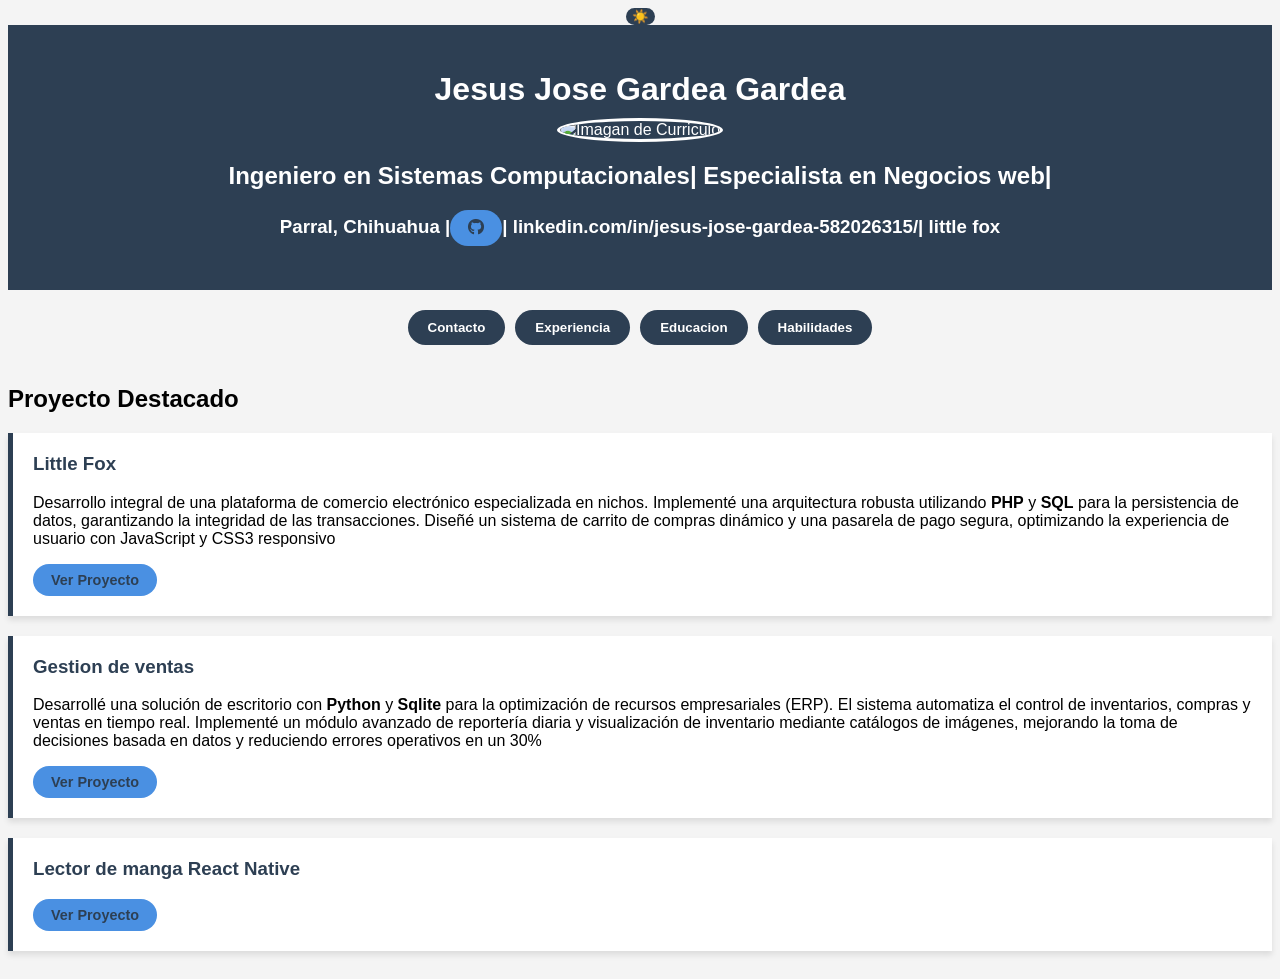
==== Cv.html @ 9add11ca "Curso de php" ====
<!DOCTYPE html>
<html lang="en">
<head>
    <meta charset="UTF-8">
    <meta name="viewport" content="width=device-width, initial-scale=1.0">
    <title>Curriculum Vitae-Jesus jose Gardea Gardea</title>
    <link rel="stylesheet" href="CSS/Styles.css">
    <link rel="stylesheet" href="https://cdnjs.cloudflare.com/ajax/libs/font-awesome/6.0.0/css/all.min.css">
    <meta name="description" content="Portafolio profesional de Jesus Jose Gardea, especialista en soluciones web escalables y arquitectura PYTO.">
</head>
<body>
    <button id="boton">☀️</button>
    <header>
        <h1>
            Jesus Jose Gardea Gardea
        </h1>
        <img src="fIMG/uuu.jpg" alt="Imagan de Curriculo">
        <h2>Ingeniero en Sistemas Computacionales| Especialista en Negocios web|</h2>
        <h3>Parral, Chihuahua |<a href="https://github.com/jesusjoseg"><i class="fab fa-github"></i></a>|  linkedin.com/in/jesus-jose-gardea-582026315/|   little fox </h3>
    </header>
    <nav class="menuNavigation">
        <button onclick="mostra('Contacto')" >
            Contacto
        </button>
        <button onclick="mostra('Expleriencia')">
            Experiencia
        </button>
        <button onclick="mostra('Educacion')">
            Educacion
        </button>
        <button onclick="mostra('Habilidades')">
            Habilidades
        </button>
    </nav>
    <main>
        <section id="Contacto">
            <h2>Contacto</h2>
            <p>
                <strong>Telefono: </strong>
                <a href="tel:+52 627 108 5679">Aqui</a>
            </p>
            <p>
                <strong>Correo: </strong>
                <a href="mailto:jesusjosegardea@gmail.com">Aqui</a>

            </p>
            <p> 
                <i class="fab fa-github"></i><strong>github: </strong>
                <a href="https://github.com/jesusjoseg">Aqui</a>
            </p>
            <p>
                <strong>Linkendl: </strong>
                <a href="https://www.linkedin.com/in/jesus-jose-gardea-582026315/">Aqui</a>
            </p>
        </section>
        <section id="Expleriencia">
            <h2>
                Proyecto Destacado
            </h2>
            <div class="proyectoDestacado">
                <h3>Little Fox</h3>
                <p>
                    Desarrollo integral de una plataforma de comercio electrónico especializada en nichos. Implementé una arquitectura robusta utilizando <strong>PHP</strong>  y <strong> SQL</strong>  para la persistencia de datos, garantizando la integridad de las transacciones. Diseñé un sistema de carrito de compras dinámico y una pasarela de pago segura, optimizando la experiencia de usuario con JavaScript y CSS3 responsivo
                </p>
                <a href="https://littlefox.free.nf/?i=1" target="_blank">Ver Proyecto</a>
            </div>
            <div class="proyectoDestacado">
                <h3>Gestion de ventas</h3>
                <p>
                    Desarrollé una solución de escritorio  con <strong>Python</strong>  y <strong> Sqlite</strong>  para la optimización de recursos empresariales (ERP). El sistema automatiza el control de inventarios, compras y ventas en tiempo real. Implementé un módulo avanzado de reportería diaria y visualización de inventario mediante catálogos de imágenes, mejorando la toma de decisiones basada en datos y reduciendo errores operativos en un 30%
                </p>
                <a href="https://github.com/jesusjoseg/Pyto" target="_blank">Ver Proyecto</a>
            </div>
            <div class="proyectoDestacado">
                <h3>Lector de manga <strong>React Native</strong></h3>
                <p>

                </p>
                <a href="https://github.com/jesusjoseg/mi-manga-app" target="_blank">Ver Proyecto</a>
            </div>
        </section>
        <section id="Educacion">
            <h2>
                Educacion
            </h2>
            <ul>
                <li>
                    <p>
                        Egresado Ing. Sistemas Computacionales Especialidad en Negocios Web--Instituto Tecnologico de parral 2019-2025
                    </p>
                </li>
                <li>
                    <p>
                        Ing. Gestion Empresarial--Instituto Tecnologico de parral 2015-2019
                    </p>
                    <p>
                        No culminado por cambio de carrera
                    </p>
                </li>
                <li>
                    <p>
                        Cobaed(Colegio de bachillerato estado de durango) Plantel 07 2012-2015 -- tecnico de recursos humanos
                    </p>
                </li>
                <h2>Cursos: </h2>
                <li>
                    <p>
                        <i class="fas fa-certificate"></i> a HTML -- SOLOLEARN
                    </p>
                    <a href="https://www.sololearn.com/certificates/CC-GE3GJJSO" target="_blank">Ver Certificado</a>
                </li>
                <li>
                    <P>
                        <i class="fas fa-certificate"></i>Introducion a css -- SOLOLEARN
                    </P>
                    <a href="https://www.sololearn.com/certificates/CC-5VIOW8DZ" target="_blank">Ver Certificado</a>
                </li>
                <li>
                    <p>
                        <i class="fas fa-certificate"></i> PHP -- SOLOLEARN
                    </p>
                    <a href="https://www.sololearn.com/certificates/CT-PYZPQTWR" target="_blank">Ver Certificado</a>
                </li>

            </ul>
        </section>
        <section id="Habilidades">
            <h2>
                Habilidades
            </h2>
            <ul>
                <li>Html 5 y css3</li>
                <li>Javascript, python, c#</li>
                <li>Sql</li>
                <li></li>
            </ul>
        </section>
    </main>
    <footer>


    </footer>
    <script src="JS/Scrit.js"></script>
</body>
</html>
---- CSS/Styles.css ----
h1{
color: #ffffff;
margin-bottom: 10px;
}
body{
    color:black;
    display: flex;
    align-items: center;
    font-family: Arial, Helvetica, sans-serif;
    background-color: #f4f4f4;
    flex-direction: column;
    align-items: center;
    transition: background .3s ease, color .3s ease;
}
header{
    width: 100%;
    text-align: center;
    background-color: #2d3f53;
    color: white;
    padding: 25px 0;
}
img{
    border-radius: 50%;
    object-fit: cover;
    border: 3px solid white;
    height: 149px;
    width: 149px;
}
body.darktheme{
    background-color: #1a1a1a;
    color:#ffffff;
}
body.darktheme header{
    background-color: #111;
}
.proyectoDestacado{
    background:white;
    margin-bottom: 20px;
    padding: 20px;
    box-shadow: 0 4px 6px rgba(0, 0, 0, 0.1);
    border-left: 5px solid #2d3f53;
}
.proyectoDestacado:hover{
    transform: translateY(-5px);
    
}
.proyectoDestacado h3{
    margin-top: 0;
    color: #2d3f53;
}
.menuNavigation{
    margin: 20px;
    display: flex;
    gap: 10px;
}
.menuNavigation button{
    padding: 10px 20px ;
    border: none;
    border-radius: 20px;
    background-color: #2d3f53;
    color: white;
    cursor: pointer;
    font-weight: bold;
    transition: .3s;
}
#boton{
    border: none;
    border-radius: 20px;
    background-color: #2d3f53;
}
.menuNavigation button:hover{
    background-color: #4a90e2;
    transform: scale(.95);
}
a{
    display:inline-block;
    padding:8px 18px;
    border: none;
    border-radius: 20px;
    background-color: #4a90e2;
    color: #2d3f53;
    text-decoration: none;
    font-weight: bold;
    font-size: .9em;
    transition: background-color 0.3s ease, transform 0.2s ease;
}
a:hover{
    background-color: #357abd;
    transform: translateY(-2px);
    color: #ffffff;
}
body.darktheme .proyectoDestacado{
    background-color: #2b2a31;
    color: #b8a4a4;
}
body.darktheme .proyectoDestacado h3{
    color: #b7a5e7;
}
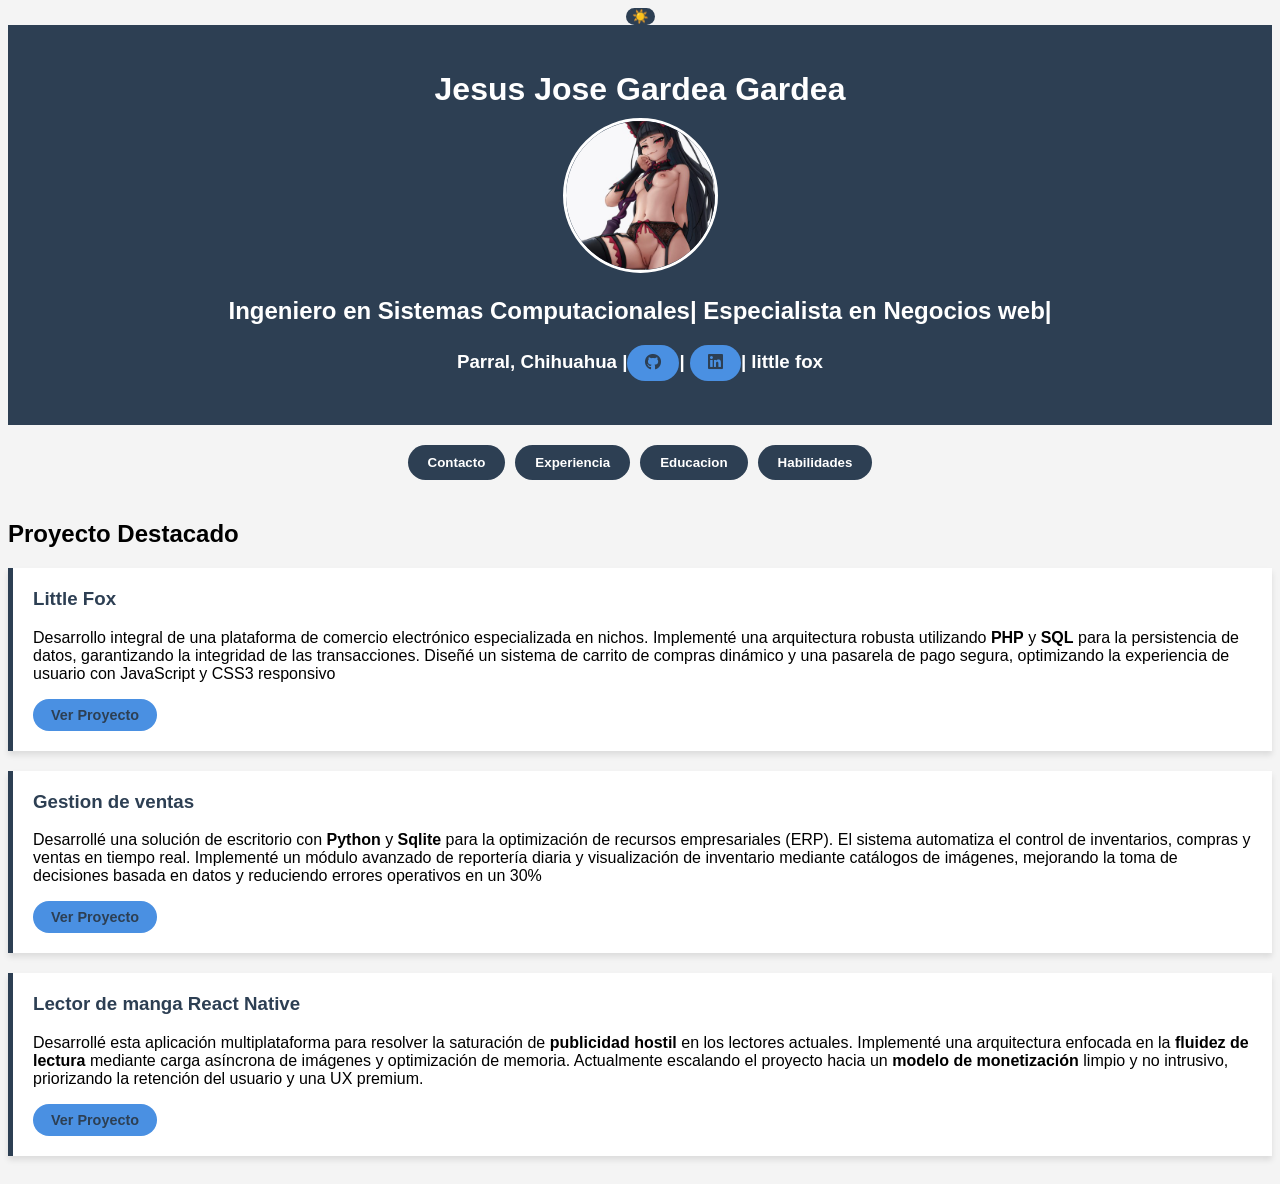
==== commit 530b71e4: "habilidades" ====
--- a/Cv.html
+++ b/Cv.html
@@ -14,9 +14,9 @@
         <h1>
             Jesus Jose Gardea Gardea
         </h1>
-        <img src="fIMG/uuu.jpg" alt="Imagan de Curriculo">
+        <img src="IMG/uuu.jpg" alt="Imagan de Curriculo">
         <h2>Ingeniero en Sistemas Computacionales| Especialista en Negocios web|</h2>
-        <h3>Parral, Chihuahua |<a href="https://github.com/jesusjoseg"><i class="fab fa-github"></i></a>|  linkedin.com/in/jesus-jose-gardea-582026315/|   little fox </h3>
+        <h3>Parral, Chihuahua |<a href="https://github.com/jesusjoseg"><i class="fab fa-github"></i></a>| <a href="linkedin.com/in/jesus-jose-gardea-582026315/"><i class="fab fa-linkedin"></i></a>|   little fox </h3>
     </header>
     <nav class="menuNavigation">
         <button onclick="mostra('Contacto')" >
@@ -74,7 +74,7 @@
             <div class="proyectoDestacado">
                 <h3>Lector de manga <strong>React Native</strong></h3>
                 <p>
-
+                    Desarrollé esta aplicación multiplataforma para resolver la saturación de <strong>publicidad hostil</strong> en los lectores actuales. Implementé una arquitectura enfocada en la <strong>fluidez de lectura</strong> mediante carga asíncrona de imágenes y optimización de memoria. Actualmente escalando el proyecto hacia un <strong>modelo de monetización</strong> limpio y no intrusivo, priorizando la retención del usuario y una UX premium.
                 </p>
                 <a href="https://github.com/jesusjoseg/mi-manga-app" target="_blank">Ver Proyecto</a>
             </div>
@@ -121,17 +121,43 @@
                     </p>
                     <a href="https://www.sololearn.com/certificates/CT-PYZPQTWR" target="_blank">Ver Certificado</a>
                 </li>
-
+                <li>
+                    <p>
+                        <i class="fas fa-certificate"></i>Introducion de JavaScript --SOLOLEARN
+                    </p>
+                    <a href="https://www.sololearn.com/certificates/CC-YMTRT8VA" target="_blank">Ver Certificado</a>
+                </li>
+                <li>
+                    <p>
+                        <i class="fas fa-certificate"></i>Introducion de Python --SOLOLEARN
+                    </p>
+                    <a href="https://www.sololearn.com/certificates/CC-QCCTBLZQ" target="_blank">Ver Certificado</a>
+                </li>
+                <li>
+                    <p>
+                        <i class="fas fa-certificate"></i>Introducion de SQL --SOLOLEARN
+                    </p>
+                    <a href="https://www.sololearn.com/certificates/CC-E45UDJIB" target="_blank">Ver Certificado</a>
+                </li>
             </ul>
         </section>
         <section id="Habilidades">
             <h2>
                 Habilidades
             </h2>
+            <h3>Habilidades </h3>
             <ul>
-                <li>Html 5 y css3</li>
-                <li>Javascript, python, c#</li>
-                <li>Sql</li>
+                <li> <strong>Programacion Web:</strong> Html 5 y css3</li>
+                <li> <strong>Lenguaje de Programacion:</strong> Java, Javascript, python,PHP, c#</li>
+                <li> <strong>Base de Datos:</strong> Sql</li>
+                <li><strong>Idiomas:</strong> Español, ingles y japones</li>
+                <li><strong>Herramienta de Desarrollo: </strong>Git/Github, </li>
+            </ul>
+            <h3><i class="fas fa-brain"></i>Habilidades Profecionales</h3>
+            <ul>
+                <li>
+
+                </li>
                 <li></li>
             </ul>
         </section>
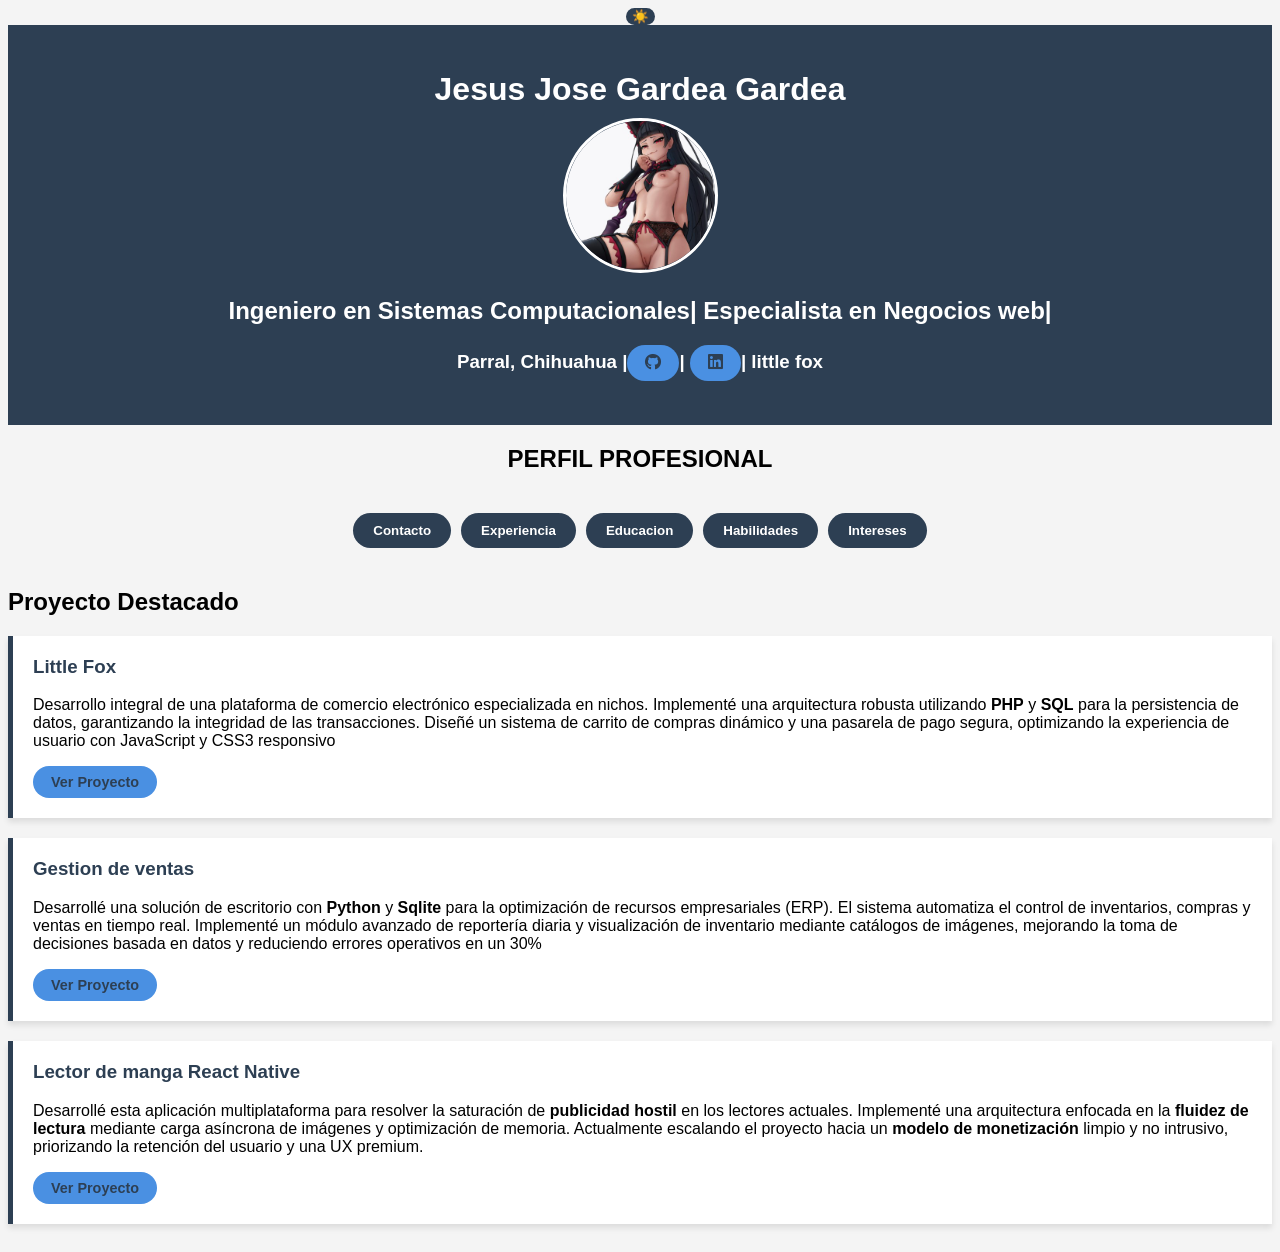
==== commit 9b9a74ba: "interese" ====
--- a/Cv.html
+++ b/Cv.html
@@ -18,6 +18,9 @@
         <h2>Ingeniero en Sistemas Computacionales| Especialista en Negocios web|</h2>
         <h3>Parral, Chihuahua |<a href="https://github.com/jesusjoseg"><i class="fab fa-github"></i></a>| <a href="linkedin.com/in/jesus-jose-gardea-582026315/"><i class="fab fa-linkedin"></i></a>|   little fox </h3>
     </header>
+    <div>
+        <h2>PERFIL PROFESIONAL</h2>
+    </div>
     <nav class="menuNavigation">
         <button onclick="mostra('Contacto')" >
             Contacto
@@ -31,6 +34,7 @@
         <button onclick="mostra('Habilidades')">
             Habilidades
         </button>
+        <button onclick="mostra('Intereses')">Intereses</button>
     </nav>
     <main>
         <section id="Contacto">
@@ -145,7 +149,7 @@
             <h2>
                 Habilidades
             </h2>
-            <h3>Habilidades </h3>
+            <h3><i class="fas fa-code"></i>Habilidades de Desarrollo </h3>
             <ul>
                 <li> <strong>Programacion Web:</strong> Html 5 y css3</li>
                 <li> <strong>Lenguaje de Programacion:</strong> Java, Javascript, python,PHP, c#</li>
@@ -153,12 +157,41 @@
                 <li><strong>Idiomas:</strong> Español, ingles y japones</li>
                 <li><strong>Herramienta de Desarrollo: </strong>Git/Github, </li>
             </ul>
+            <h3><i class="fas fa-terminal"></i>Entonor de Desarrollo</h3>
+            <ul>
+                <li>
+                    <strong>IDE: </strong>VSCode,Visual Studio, Pychram, Netbreans
+                </li>
+                <li>
+                    <strong>Servidores & API: </strong>Xampp
+                </li>
+                <li><strong>Editor de VideoGame: </strong> Unity</li>
+            </ul>
             <h3><i class="fas fa-brain"></i>Habilidades Profecionales</h3>
             <ul>
                 <li>
-
-                </li>
-                <li></li>
+                    <strong>Concentacion Masiva:</strong>Capacidad de <em>Deep work</em> para resolucion de algoritmo complejos.
+                </li>
+                <li>
+                    <strong>Vision de Producto: </strong>Capacidad de monetizar de Proyecto y eiminar "UX Hostiles"
+                </li>
+                <li>
+                    <strong>Desarrollo Critico asistido por Ia: </strong> capacidad de integrar Herramienta de IA para optimizar proceso, validando y escribiero cada linea de codigo para garantizan la manteniblidad y el control total de software
+                </li>
+                <li>
+                    <strong>Resolucion de Conflictos (Debugging):</strong> Diagnotico proactivo de errores y capacidad de intercion sobre codigo hasta alcanzar la solucion optima
+                </li>
+                <li>
+                    <strong>Apredizaje Autodidata (self-Taught): </strong> capacidad para investigar, comprender  e implementa  nuevo <strong>Framework</strong> y el lenguaje de Programacion de manera independiente , manteniedome a la vanguandia Tecnologica
+                </li>
+            </ul>
+        </section>
+        <section id="Intereses">
+            <h3><i class="fas fa-heart"></i> Afinidad y Cultura Geek</h3>
+            <ul>
+                <li><strong>Pasión por el Manga y Anime:</strong> Inspiración constante en narrativa visual y diseño, aplicada a la creación de interfaces de usuario (UI) atractivas.</li>
+                <li><strong>Gaming & Tech:</strong> Entusiasta de la lógica de videojuegos y hardware de alto rendimiento, lo que impulsa mi interés por el desarrollo con <strong>Unity</strong> y optimización.</li>
+                <li><strong>Innovación en Streaming:</strong> Interés en tecnologías de <strong>IA generativa y VTubing</strong> para transformar el entretenimiento digital.</li>
             </ul>
         </section>
     </main>
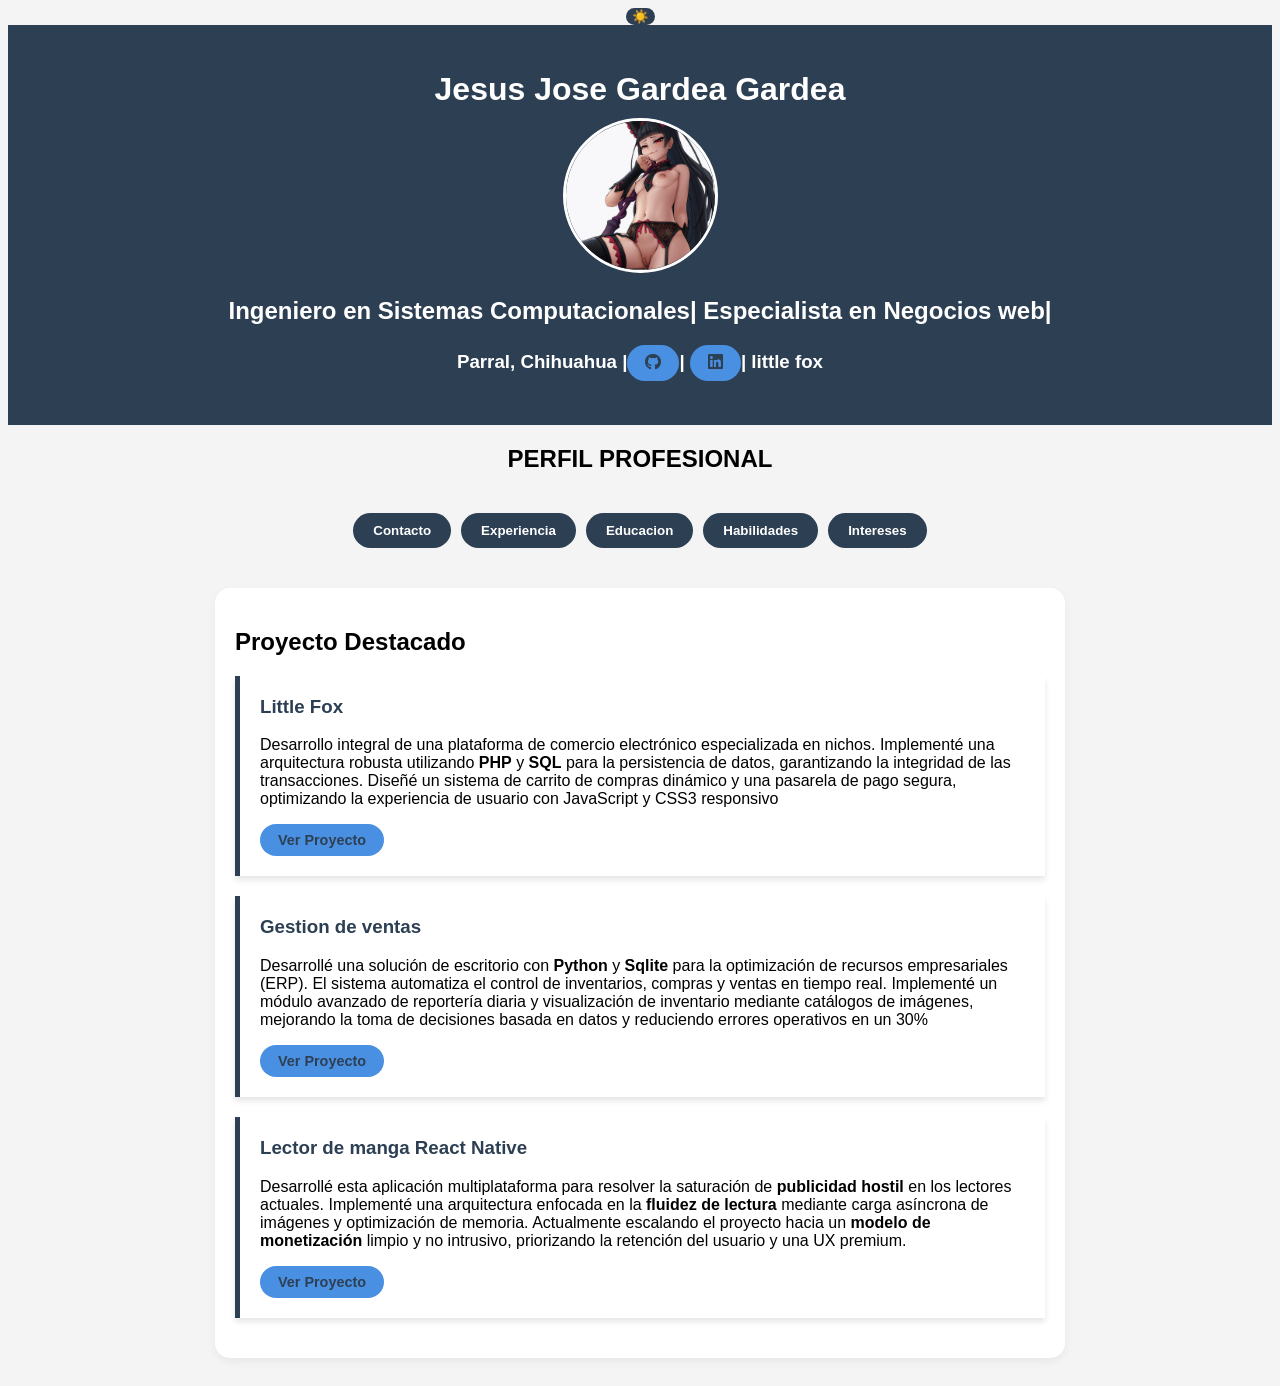
==== commit 383b0585: "ajustado css" ====
--- a/Cv.html
+++ b/Cv.html
@@ -16,7 +16,7 @@
         </h1>
         <img src="IMG/uuu.jpg" alt="Imagan de Curriculo">
         <h2>Ingeniero en Sistemas Computacionales| Especialista en Negocios web|</h2>
-        <h3>Parral, Chihuahua |<a href="https://github.com/jesusjoseg"><i class="fab fa-github"></i></a>| <a href="linkedin.com/in/jesus-jose-gardea-582026315/"><i class="fab fa-linkedin"></i></a>|   little fox </h3>
+        <h3>Parral, Chihuahua |<a href="https://github.com/jesusjoseg"><i class="fab fa-github"></i></a>| <a href="https://linkedin.com/in/jesus-jose-gardea-582026315/"><i class="fab fa-linkedin"></i></a>|   little fox </h3>
     </header>
     <div>
         <h2>PERFIL PROFESIONAL</h2>
@@ -157,17 +157,17 @@
                 <li><strong>Idiomas:</strong> Español, ingles y japones</li>
                 <li><strong>Herramienta de Desarrollo: </strong>Git/Github, </li>
             </ul>
-            <h3><i class="fas fa-terminal"></i>Entonor de Desarrollo</h3>
-            <ul>
-                <li>
-                    <strong>IDE: </strong>VSCode,Visual Studio, Pychram, Netbreans
+            <h3><i class="fas fa-terminal"></i>Entorno de Desarrollo</h3>
+            <ul>
+                <li>
+                    <strong>IDE: </strong>VSCode,Visual Studio, PyCharm, NetBeans
                 </li>
                 <li>
                     <strong>Servidores & API: </strong>Xampp
                 </li>
                 <li><strong>Editor de VideoGame: </strong> Unity</li>
             </ul>
-            <h3><i class="fas fa-brain"></i>Habilidades Profecionales</h3>
+            <h3><i class="fas fa-brain"></i>Habilidades Profesionales</h3>
             <ul>
                 <li>
                     <strong>Concentacion Masiva:</strong>Capacidad de <em>Deep work</em> para resolucion de algoritmo complejos.
@@ -182,7 +182,7 @@
                     <strong>Resolucion de Conflictos (Debugging):</strong> Diagnotico proactivo de errores y capacidad de intercion sobre codigo hasta alcanzar la solucion optima
                 </li>
                 <li>
-                    <strong>Apredizaje Autodidata (self-Taught): </strong> capacidad para investigar, comprender  e implementa  nuevo <strong>Framework</strong> y el lenguaje de Programacion de manera independiente , manteniedome a la vanguandia Tecnologica
+                    <strong>Aprendizaje Autodidacta (self-Taught): </strong> capacidad para investigar, comprender  e implementa  nuevo <strong>Framework</strong> y el lenguaje de Programacion de manera independiente , manteniedome a la vanguandia Tecnologica
                 </li>
             </ul>
         </section>
--- a/CSS/Styles.css
+++ b/CSS/Styles.css
@@ -95,4 +95,29 @@
 }
 body.darktheme .proyectoDestacado h3{
     color: #b7a5e7;
+}
+main{
+    width: 90%;
+    max-width: 850px;
+    margin-top: 20px;
+}
+section{
+    background-color: white;
+    padding: 20px;
+    border-radius: 15px;
+    margin-bottom: 20px;
+    box-shadow: 0 4px 10px rgba(0, 0, 0, 0.05);
+    display: none;
+
+}
+ul{
+    list-style: none;
+    padding:0;
+    
+}
+li{
+    margin-bottom: 12px;
+}
+li strong{
+    color: #2d3f53;
 }
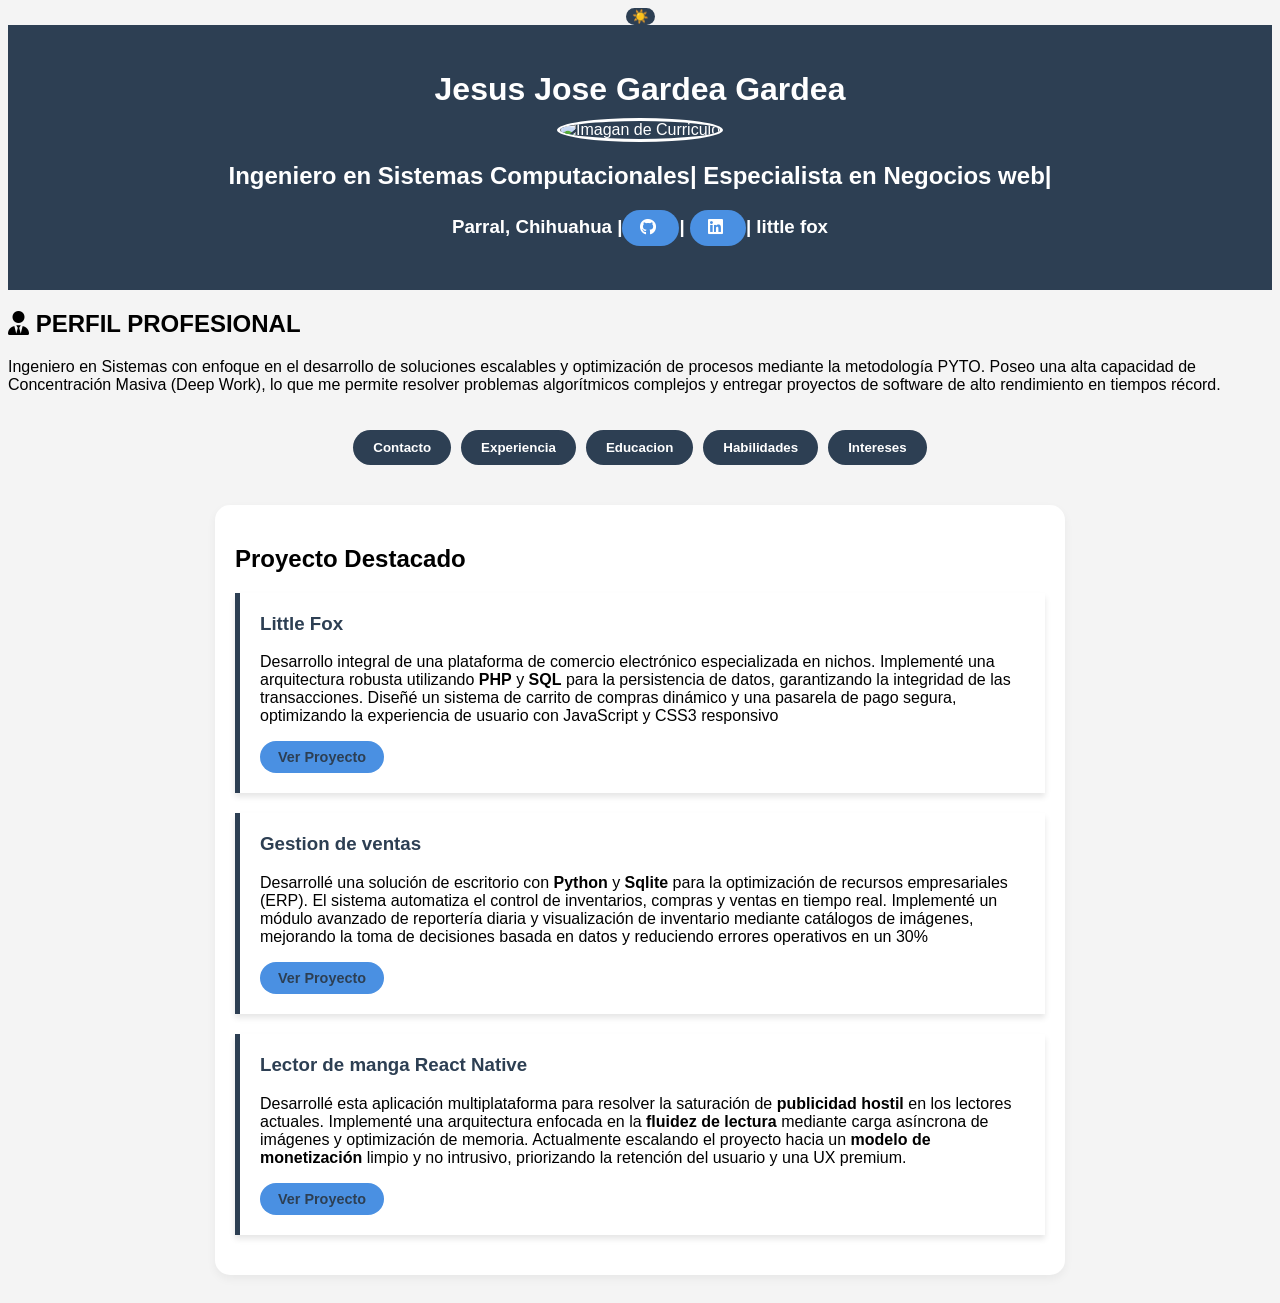
==== commit 74b45cff: "Inicio" ====
--- a/Cv.html
+++ b/Cv.html
@@ -14,12 +14,14 @@
         <h1>
             Jesus Jose Gardea Gardea
         </h1>
-        <img src="IMG/uuu.jpg" alt="Imagan de Curriculo">
+        <img src="IfMG/uuu.jpg" alt="Imagan de Curriculo">
         <h2>Ingeniero en Sistemas Computacionales| Especialista en Negocios web|</h2>
         <h3>Parral, Chihuahua |<a href="https://github.com/jesusjoseg"><i class="fab fa-github"></i></a>| <a href="https://linkedin.com/in/jesus-jose-gardea-582026315/"><i class="fab fa-linkedin"></i></a>|   little fox </h3>
     </header>
-    <div>
-        <h2>PERFIL PROFESIONAL</h2>
+    <div class="perfilProfesional">
+        <h2><i class="fas fa-user-tie"></i> PERFIL PROFESIONAL</h2>
+        <p>Ingeniero en Sistemas con enfoque en el desarrollo de soluciones escalables y optimización de procesos mediante la metodología PYTO. Poseo una alta capacidad de Concentración Masiva (Deep Work), lo que me permite resolver problemas algorítmicos complejos y entregar proyectos de software de alto rendimiento en tiempos récord.</p>
+        
     </div>
     <nav class="menuNavigation">
         <button onclick="mostra('Contacto')" >
@@ -109,37 +111,37 @@
                 <h2>Cursos: </h2>
                 <li>
                     <p>
-                        <i class="fas fa-certificate"></i> a HTML -- SOLOLEARN
+                        <i class="fas fa-certificate"></i> Introducion a HTML -- SOLOLEARN
                     </p>
                     <a href="https://www.sololearn.com/certificates/CC-GE3GJJSO" target="_blank">Ver Certificado</a>
                 </li>
                 <li>
                     <P>
-                        <i class="fas fa-certificate"></i>Introducion a css -- SOLOLEARN
+                        <i class="fas fa-certificate"></i> Introducion a css -- SOLOLEARN
                     </P>
                     <a href="https://www.sololearn.com/certificates/CC-5VIOW8DZ" target="_blank">Ver Certificado</a>
                 </li>
                 <li>
                     <p>
-                        <i class="fas fa-certificate"></i> PHP -- SOLOLEARN
+                        <i class="fas fa-certificate"> </i> PHP -- SOLOLEARN
                     </p>
                     <a href="https://www.sololearn.com/certificates/CT-PYZPQTWR" target="_blank">Ver Certificado</a>
                 </li>
                 <li>
                     <p>
-                        <i class="fas fa-certificate"></i>Introducion de JavaScript --SOLOLEARN
+                        <i class="fas fa-certificate"> </i> Introducion de JavaScript --SOLOLEARN
                     </p>
                     <a href="https://www.sololearn.com/certificates/CC-YMTRT8VA" target="_blank">Ver Certificado</a>
                 </li>
                 <li>
                     <p>
-                        <i class="fas fa-certificate"></i>Introducion de Python --SOLOLEARN
+                        <i class="fas fa-certificate"> </i> Introducion de Python --SOLOLEARN
                     </p>
                     <a href="https://www.sololearn.com/certificates/CC-QCCTBLZQ" target="_blank">Ver Certificado</a>
                 </li>
                 <li>
                     <p>
-                        <i class="fas fa-certificate"></i>Introducion de SQL --SOLOLEARN
+                        <i class="fas fa-certificate"></i> Introducion de SQL --SOLOLEARN
                     </p>
                     <a href="https://www.sololearn.com/certificates/CC-E45UDJIB" target="_blank">Ver Certificado</a>
                 </li>
@@ -149,7 +151,7 @@
             <h2>
                 Habilidades
             </h2>
-            <h3><i class="fas fa-code"></i>Habilidades de Desarrollo </h3>
+            <h3><i class="fas fa-code"></i> Habilidades de Desarrollo </h3>
             <ul>
                 <li> <strong>Programacion Web:</strong> Html 5 y css3</li>
                 <li> <strong>Lenguaje de Programacion:</strong> Java, Javascript, python,PHP, c#</li>
@@ -157,7 +159,7 @@
                 <li><strong>Idiomas:</strong> Español, ingles y japones</li>
                 <li><strong>Herramienta de Desarrollo: </strong>Git/Github, </li>
             </ul>
-            <h3><i class="fas fa-terminal"></i>Entorno de Desarrollo</h3>
+            <h3><i class="fas fa-terminal"></i> Entorno de Desarrollo</h3>
             <ul>
                 <li>
                     <strong>IDE: </strong>VSCode,Visual Studio, PyCharm, NetBeans
@@ -167,7 +169,7 @@
                 </li>
                 <li><strong>Editor de VideoGame: </strong> Unity</li>
             </ul>
-            <h3><i class="fas fa-brain"></i>Habilidades Profesionales</h3>
+            <h3><i class="fas fa-brain"></i> Habilidades Profesionales</h3>
             <ul>
                 <li>
                     <strong>Concentacion Masiva:</strong>Capacidad de <em>Deep work</em> para resolucion de algoritmo complejos.
@@ -193,6 +195,20 @@
                 <li><strong>Gaming & Tech:</strong> Entusiasta de la lógica de videojuegos y hardware de alto rendimiento, lo que impulsa mi interés por el desarrollo con <strong>Unity</strong> y optimización.</li>
                 <li><strong>Innovación en Streaming:</strong> Interés en tecnologías de <strong>IA generativa y VTubing</strong> para transformar el entretenimiento digital.</li>
             </ul>
+            <h3><i class="fas fa-rocket"></i> Roadmap & Innovación independiente</h3>
+            <ul>
+                <li>
+                    <strong>
+                        Desarrollo de ecositemas Digitales:
+                    </strong> creacion y despliegue de plataformas  Fullstack enfocada en nichos de entretenimiento y e-commerce
+                </li>
+                <li>
+                    <strong>IA y Entretenimiento (VTubing):</strong> investigacion y deesarrollo de <strong>IA Autonomo</strong> para interaccion en tiempo real en plataformas de streaming, intregando procesamiento  de lenguaje natural y avatares Digitales
+                </li> 
+                <li>
+                    <strong>Game & Mobile Dev:</strong> Escalabilidad de aplicación moviles y videojuegos indie con logica de monetización integrada
+                </li>
+                </ul>
         </section>
     </main>
     <footer>
--- a/CSS/Styles.css
+++ b/CSS/Styles.css
@@ -120,4 +120,18 @@
 }
 li strong{
     color: #2d3f53;
+}
+a i{
+    margin-right: 5px;
+    color: white;
+}
+body.darktheme li strong{
+    color: #b7a5e7;
+}
+body.darktheme section,
+body.darktheme .perfilProfesional{
+    background-color: #252525;
+    color: #e0e0e0;
+    box-shadow: 0 4px 15px rgba(0,0,0,0.3);
+
 }
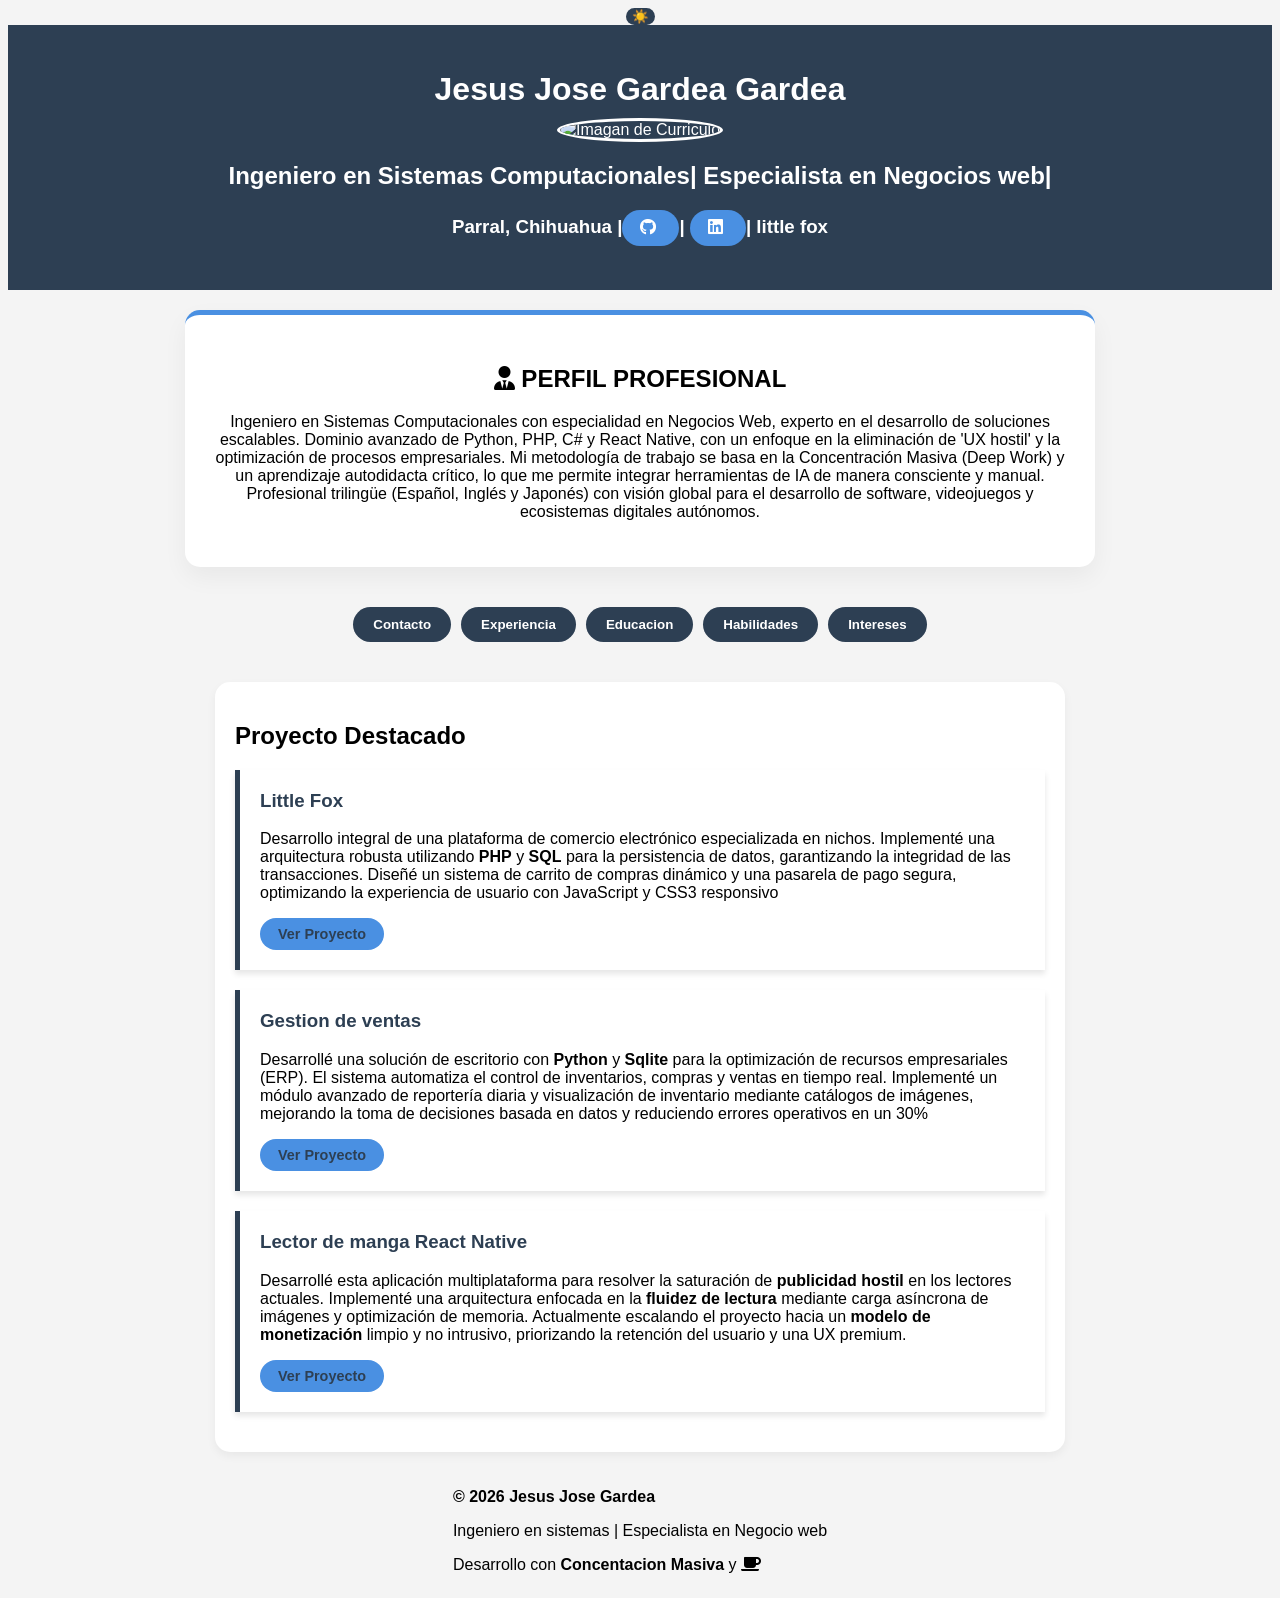
==== commit 314e05e7: "footer" ====
--- a/Cv.html
+++ b/Cv.html
@@ -20,7 +20,7 @@
     </header>
     <div class="perfilProfesional">
         <h2><i class="fas fa-user-tie"></i> PERFIL PROFESIONAL</h2>
-        <p>Ingeniero en Sistemas con enfoque en el desarrollo de soluciones escalables y optimización de procesos mediante la metodología PYTO. Poseo una alta capacidad de Concentración Masiva (Deep Work), lo que me permite resolver problemas algorítmicos complejos y entregar proyectos de software de alto rendimiento en tiempos récord.</p>
+        <p>Ingeniero en Sistemas Computacionales con especialidad en Negocios Web, experto en el desarrollo de soluciones escalables. Dominio avanzado de Python, PHP, C# y React Native, con un enfoque en la eliminación de 'UX hostil' y la optimización de procesos empresariales. Mi metodología de trabajo se basa en la Concentración Masiva (Deep Work) y un aprendizaje autodidacta crítico, lo que me permite integrar herramientas de IA de manera consciente y manual. Profesional trilingüe (Español, Inglés y Japonés) con visión global para el desarrollo de software, videojuegos y ecosistemas digitales autónomos.</p>
         
     </div>
     <nav class="menuNavigation">
@@ -212,8 +212,15 @@
         </section>
     </main>
     <footer>
-
-
+        <div class="footerConte">
+            <div class="footerSencto">
+                <p><strong> &copy; 2026 Jesus Jose Gardea</strong></p>
+                <p>Ingeniero en sistemas | Especialista en Negocio web</p>
+            </div>
+            <div class="footerSencto">
+                <p>Desarrollo con <strong>Concentacion Masiva</strong> y <i class="fas fa-coffee"></i></p>
+            </div>
+        </div>
     </footer>
     <script src="JS/Scrit.js"></script>
 </body>
--- a/CSS/Styles.css
+++ b/CSS/Styles.css
@@ -134,4 +134,19 @@
     color: #e0e0e0;
     box-shadow: 0 4px 15px rgba(0,0,0,0.3);
 
+}
+.perfilProfesional{
+    width: 90%;
+    max-width: 850px;
+    background-color: white;
+    padding: 30px;
+    border-radius: 15px;
+    margin: 20px;
+    box-shadow:0 10px 25px rgba(0, 0, 0, 0.05);
+    text-align: center;
+    border-top: 5px solid #4a90e2;
+    transition:transform .3 ease;
+}
+.perfilProfesional:hover{
+    transform:translateY(-5px);
 }
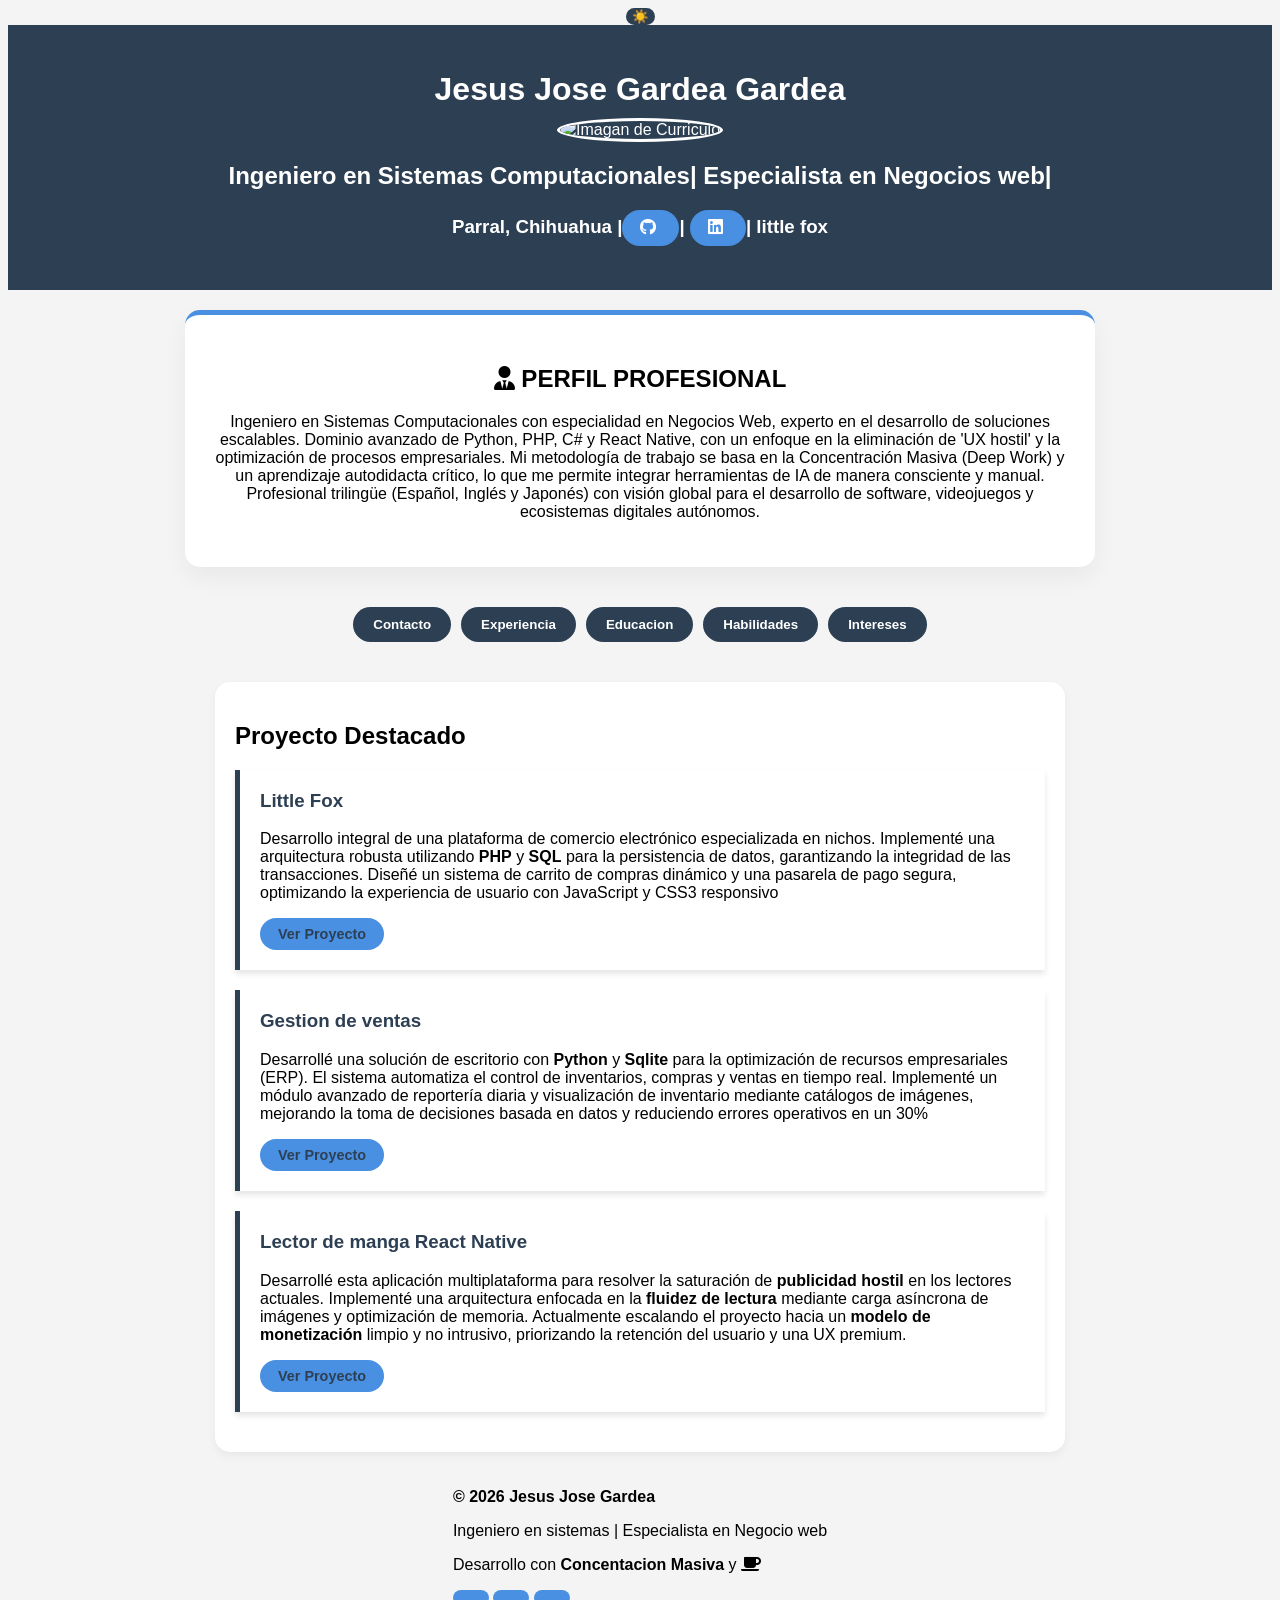
==== commit 729f4b92: "footer2" ====
--- a/Cv.html
+++ b/Cv.html
@@ -220,6 +220,11 @@
             <div class="footerSencto">
                 <p>Desarrollo con <strong>Concentacion Masiva</strong> y <i class="fas fa-coffee"></i></p>
             </div>
+            <div class="social">
+                <a href=""></a>
+                <a href=""></a>
+                <a href="mailto:"></a>
+            </div>
         </div>
     </footer>
     <script src="JS/Scrit.js"></script>
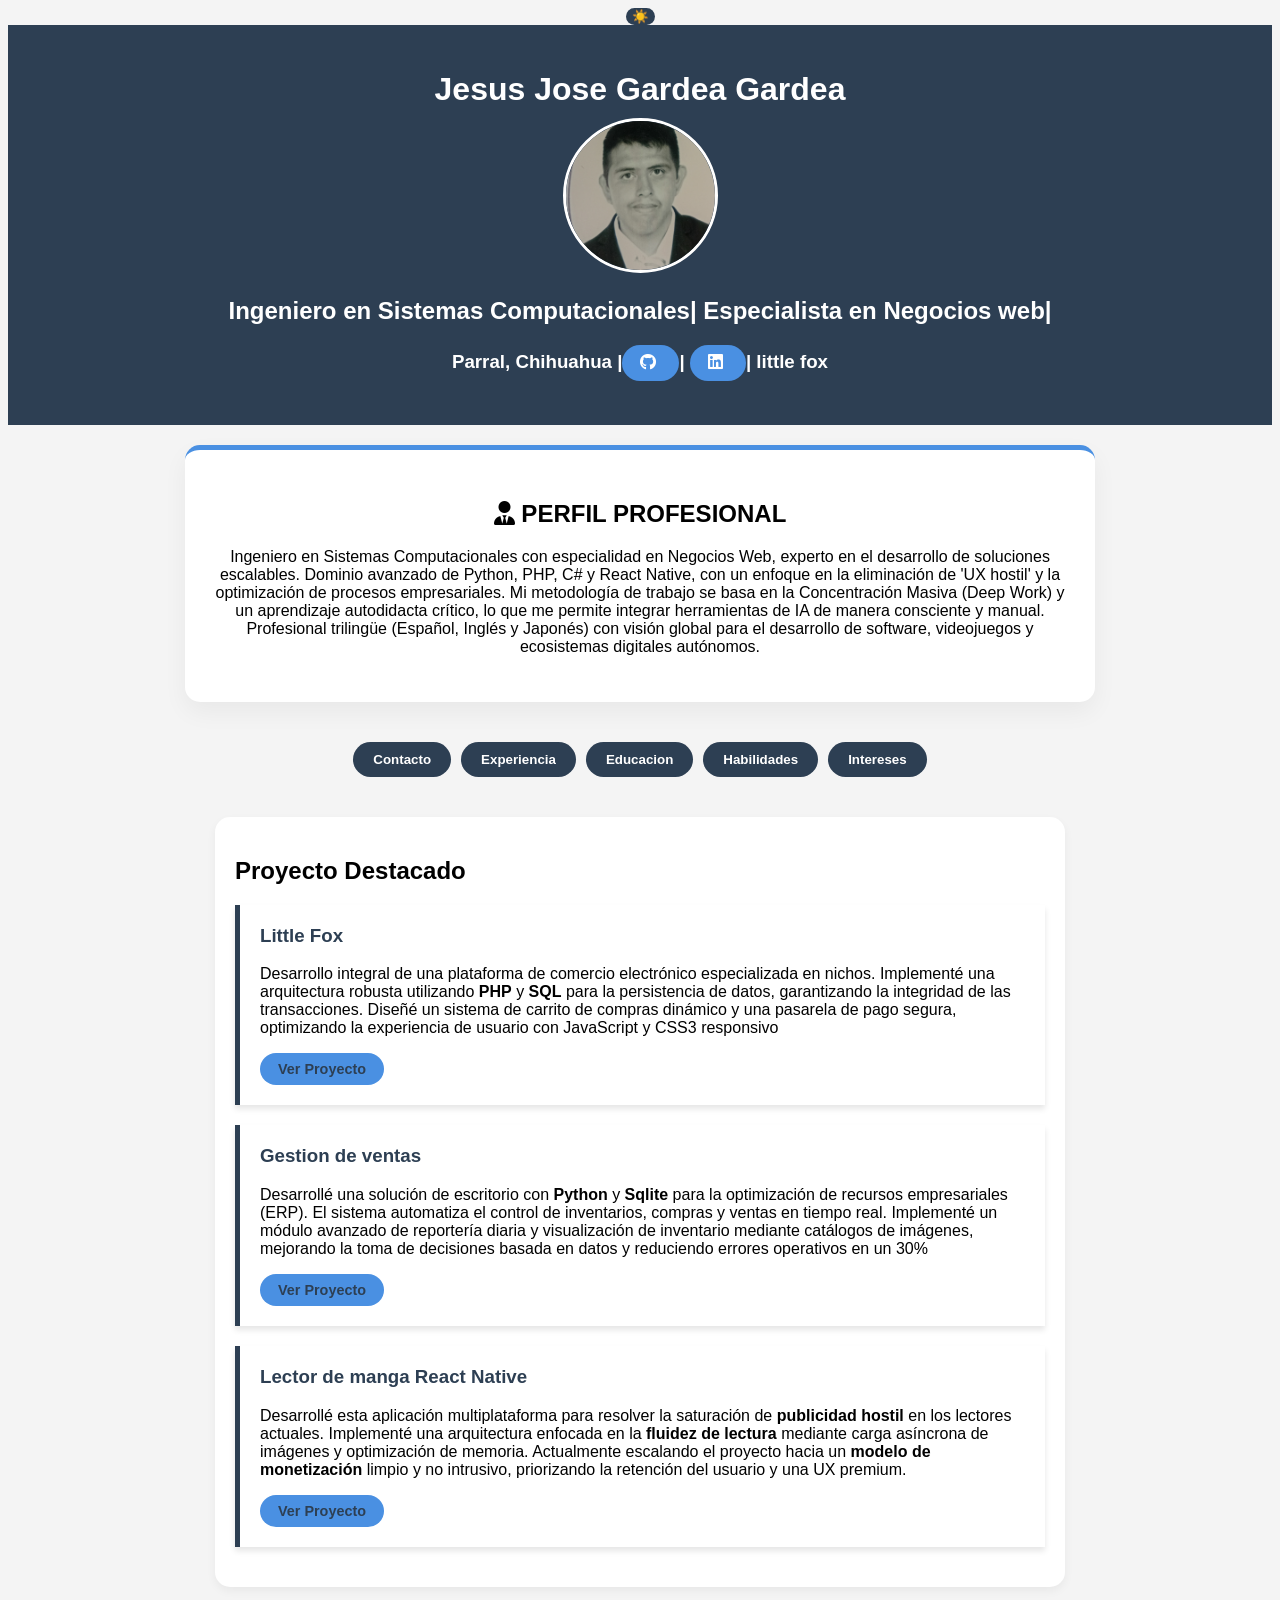
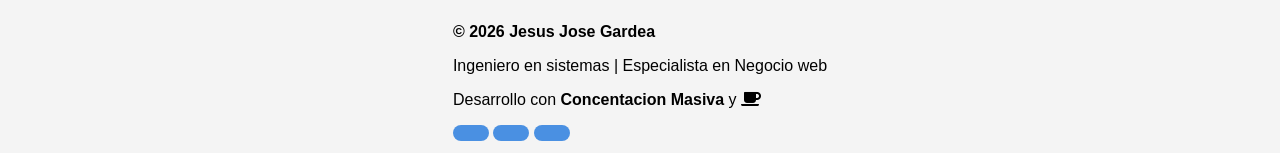
==== commit 197c2ed5: "cambios" ====
--- a/Cv.html
+++ b/Cv.html
@@ -14,7 +14,7 @@
         <h1>
             Jesus Jose Gardea Gardea
         </h1>
-        <img src="IfMG/uuu.jpg" alt="Imagan de Curriculo">
+        <img src="IMG/uuu.jpg" alt="Imagan de Curriculo">
         <h2>Ingeniero en Sistemas Computacionales| Especialista en Negocios web|</h2>
         <h3>Parral, Chihuahua |<a href="https://github.com/jesusjoseg"><i class="fab fa-github"></i></a>| <a href="https://linkedin.com/in/jesus-jose-gardea-582026315/"><i class="fab fa-linkedin"></i></a>|   little fox </h3>
     </header>
